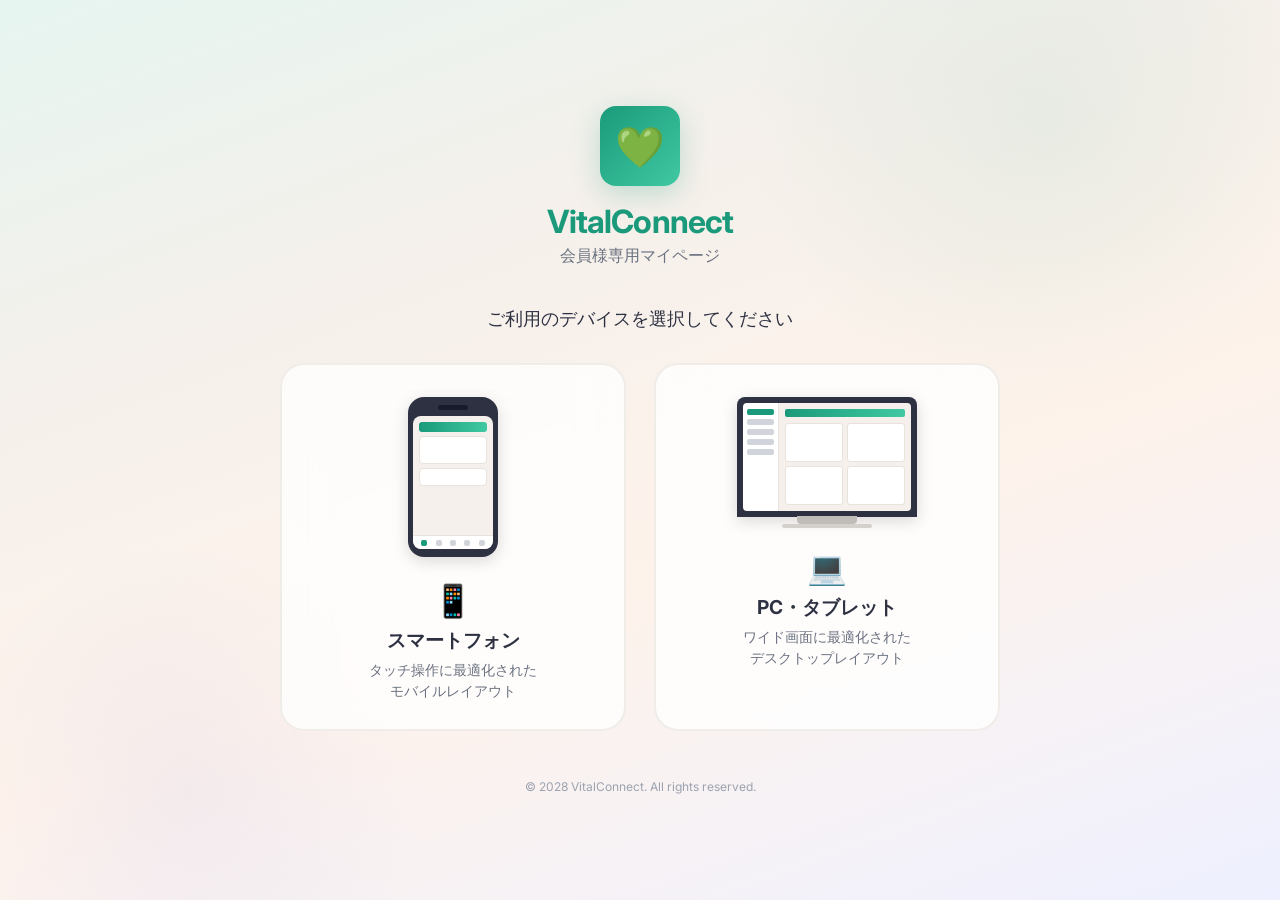
==== portal.html @ 01d8733f "feat: デバイス選択ポータル＆PC/タブレット版レイアウトを追加" ====
<!DOCTYPE html>
<html lang="ja">
<head>
  <meta charset="UTF-8">
  <meta name="viewport" content="width=device-width, initial-scale=1.0">
  <title>VitalConnect - デバイス選択</title>
  <meta name="description" content="VitalConnect 会員様専用マイページ - ご利用デバイスを選択してください">
  <link rel="preconnect" href="https://fonts.googleapis.com">
  <link rel="preconnect" href="https://fonts.gstatic.com" crossorigin>
  <link href="https://fonts.googleapis.com/css2?family=Inter:wght@300;400;500;600;700&display=swap" rel="stylesheet">
  <link rel="stylesheet" href="portal.css">
</head>
<body>

  <div class="portal">
    <div class="portal-bg"></div>

    <div class="portal-content">
      <!-- Logo -->
      <div class="portal-logo">
        <div class="portal-logo-icon">💚</div>
        <h1 class="portal-title">VitalConnect</h1>
        <p class="portal-subtitle">会員様専用マイページ</p>
      </div>

      <!-- Device Selection -->
      <p class="portal-prompt">ご利用のデバイスを選択してください</p>

      <div class="device-cards">
        <!-- Smartphone -->
        <a href="index.html" class="device-card" id="card-mobile">
          <div class="device-preview mobile-preview">
            <div class="phone-frame">
              <div class="phone-notch"></div>
              <div class="phone-screen">
                <div class="mini-header"></div>
                <div class="mini-card"></div>
                <div class="mini-card short"></div>
                <div class="mini-nav">
                  <span></span><span></span><span></span><span></span><span></span>
                </div>
              </div>
            </div>
          </div>
          <div class="device-info">
            <div class="device-icon">📱</div>
            <h2 class="device-name">スマートフォン</h2>
            <p class="device-desc">タッチ操作に最適化された<br>モバイルレイアウト</p>
          </div>
        </a>

        <!-- PC / Tablet -->
        <a href="desktop.html" class="device-card" id="card-desktop">
          <div class="device-preview desktop-preview">
            <div class="desktop-frame">
              <div class="desktop-screen">
                <div class="mini-sidebar">
                  <div class="mini-sb-item active"></div>
                  <div class="mini-sb-item"></div>
                  <div class="mini-sb-item"></div>
                  <div class="mini-sb-item"></div>
                  <div class="mini-sb-item"></div>
                </div>
                <div class="mini-main">
                  <div class="mini-topbar"></div>
                  <div class="mini-grid">
                    <div class="mini-g-card"></div>
                    <div class="mini-g-card"></div>
                    <div class="mini-g-card"></div>
                    <div class="mini-g-card"></div>
                  </div>
                </div>
              </div>
              <div class="desktop-stand"></div>
            </div>
          </div>
          <div class="device-info">
            <div class="device-icon">💻</div>
            <h2 class="device-name">PC・タブレット</h2>
            <p class="device-desc">ワイド画面に最適化された<br>デスクトップレイアウト</p>
          </div>
        </a>
      </div>

      <div class="portal-footer">
        <p>© 2028 VitalConnect. All rights reserved.</p>
      </div>
    </div>
  </div>

</body>
</html>
---- portal.css ----
/* ============================================
   VitalConnect Portal
   Device Selection Screen
   ============================================ */

*, *::before, *::after { box-sizing: border-box; margin: 0; padding: 0; }
html { font-size: 16px; -webkit-font-smoothing: antialiased; }
body {
  font-family: 'Inter', -apple-system, BlinkMacSystemFont, 'Hiragino Sans', sans-serif;
  min-height: 100vh;
  overflow-x: hidden;
}
a { text-decoration: none; color: inherit; }

.portal {
  position: relative;
  min-height: 100vh;
  display: flex;
  align-items: center;
  justify-content: center;
}

.portal-bg {
  position: fixed;
  top: 0; left: 0; right: 0; bottom: 0;
  background: linear-gradient(160deg, #e6f5f0 0%, #f5f0eb 30%, #fef3eb 60%, #eef0ff 100%);
  z-index: 0;
}

.portal-bg::before {
  content: '';
  position: absolute;
  top: -20%; right: -5%;
  width: 600px; height: 600px;
  background: radial-gradient(circle, rgba(26, 154, 122, 0.07) 0%, transparent 70%);
  border-radius: 50%;
  animation: float1 8s ease-in-out infinite;
}

.portal-bg::after {
  content: '';
  position: absolute;
  bottom: -15%; left: -5%;
  width: 500px; height: 500px;
  background: radial-gradient(circle, rgba(99, 102, 241, 0.06) 0%, transparent 70%);
  border-radius: 50%;
  animation: float2 10s ease-in-out infinite;
}

@keyframes float1 {
  0%, 100% { transform: translate(0, 0); }
  50% { transform: translate(-30px, 20px); }
}

@keyframes float2 {
  0%, 100% { transform: translate(0, 0); }
  50% { transform: translate(20px, -30px); }
}

.portal-content {
  position: relative;
  z-index: 1;
  text-align: center;
  padding: 40px 24px;
  max-width: 900px;
  width: 100%;
  animation: fadeInUp 0.6s cubic-bezier(0.34, 1.56, 0.64, 1);
}

@keyframes fadeInUp {
  from { transform: translateY(30px); opacity: 0; }
  to { transform: translateY(0); opacity: 1; }
}

/* Logo */
.portal-logo {
  margin-bottom: 40px;
}

.portal-logo-icon {
  width: 80px; height: 80px;
  background: linear-gradient(135deg, #1a9a7a, #40c9a2);
  border-radius: 16px;
  display: inline-flex;
  align-items: center;
  justify-content: center;
  font-size: 40px;
  margin-bottom: 16px;
  box-shadow: 0 8px 28px rgba(26, 154, 122, 0.25);
  animation: logoPulse 3s ease-in-out infinite;
}

@keyframes logoPulse {
  0%, 100% { box-shadow: 0 8px 28px rgba(26, 154, 122, 0.25); }
  50% { box-shadow: 0 8px 36px rgba(26, 154, 122, 0.4); }
}

.portal-title {
  font-size: 2rem;
  font-weight: 700;
  color: #1a9a7a;
  letter-spacing: -0.03em;
  margin-bottom: 4px;
}

.portal-subtitle {
  font-size: 1rem;
  color: #6b7280;
}

.portal-prompt {
  font-size: 1.1rem;
  color: #2d3142;
  font-weight: 500;
  margin-bottom: 32px;
}

/* Device Cards */
.device-cards {
  display: grid;
  grid-template-columns: 1fr 1fr;
  gap: 28px;
  max-width: 720px;
  margin: 0 auto 48px;
}

.device-card {
  background: rgba(255, 255, 255, 0.8);
  backdrop-filter: blur(20px);
  border: 2px solid rgba(230, 227, 220, 0.6);
  border-radius: 24px;
  padding: 32px 24px 28px;
  cursor: pointer;
  transition: all 0.35s cubic-bezier(0.34, 1.56, 0.64, 1);
  display: flex;
  flex-direction: column;
  align-items: center;
  gap: 24px;
}

.device-card:hover {
  transform: translateY(-6px) scale(1.02);
  border-color: #1a9a7a;
  box-shadow: 0 12px 40px rgba(26, 154, 122, 0.18);
  background: rgba(255, 255, 255, 0.95);
}

.device-card:active {
  transform: translateY(-2px) scale(1.01);
}

/* Device Previews */
.device-preview {
  width: 100%;
  display: flex;
  justify-content: center;
}

/* Phone Frame */
.phone-frame {
  width: 90px;
  height: 160px;
  background: #2d3142;
  border-radius: 16px;
  padding: 8px 5px;
  position: relative;
  box-shadow: 0 4px 16px rgba(0,0,0,0.15);
}

.phone-notch {
  width: 30px;
  height: 5px;
  background: #1a1a2e;
  border-radius: 3px;
  margin: 0 auto 6px;
}

.phone-screen {
  width: 100%;
  height: calc(100% - 11px);
  background: #f5f0eb;
  border-radius: 8px;
  padding: 6px;
  display: flex;
  flex-direction: column;
  gap: 4px;
  overflow: hidden;
  position: relative;
}

.mini-header {
  height: 10px;
  background: linear-gradient(90deg, #1a9a7a, #40c9a2);
  border-radius: 3px;
  flex-shrink: 0;
}

.mini-card {
  height: 28px;
  background: white;
  border-radius: 4px;
  border: 1px solid #e8e3dc;
  flex-shrink: 0;
}

.mini-card.short { height: 18px; }

.mini-nav {
  position: absolute;
  bottom: 0; left: 0; right: 0;
  height: 14px;
  background: white;
  border-top: 1px solid #e8e3dc;
  display: flex;
  justify-content: space-around;
  align-items: center;
  padding: 0 4px;
  border-radius: 0 0 8px 8px;
}

.mini-nav span {
  width: 6px; height: 6px;
  background: #d1d5db;
  border-radius: 2px;
}

.mini-nav span:first-child { background: #1a9a7a; }

/* Desktop Frame */
.desktop-frame {
  display: flex;
  flex-direction: column;
  align-items: center;
}

.desktop-screen {
  width: 180px;
  height: 120px;
  background: #2d3142;
  border-radius: 8px 8px 0 0;
  padding: 6px;
  display: flex;
  box-shadow: 0 4px 16px rgba(0,0,0,0.15);
}

.desktop-screen > * {
  background: #f5f0eb;
}

.mini-sidebar {
  width: 36px;
  border-radius: 4px 0 0 4px;
  padding: 6px 4px;
  display: flex;
  flex-direction: column;
  gap: 4px;
  background: white;
  border-right: 1px solid #e8e3dc;
}

.mini-sb-item {
  height: 6px;
  background: #d1d5db;
  border-radius: 2px;
}

.mini-sb-item.active { background: #1a9a7a; }

.mini-main {
  flex: 1;
  border-radius: 0 4px 4px 0;
  padding: 6px;
  display: flex;
  flex-direction: column;
  gap: 6px;
}

.mini-topbar {
  height: 8px;
  background: linear-gradient(90deg, #1a9a7a, #40c9a2);
  border-radius: 2px;
  flex-shrink: 0;
}

.mini-grid {
  display: grid;
  grid-template-columns: 1fr 1fr;
  gap: 4px;
  flex: 1;
}

.mini-g-card {
  background: white;
  border-radius: 3px;
  border: 1px solid #e8e3dc;
}

.desktop-stand {
  width: 60px;
  height: 8px;
  background: #c0bdb8;
  border-radius: 0 0 4px 4px;
  margin-top: -1px;
}

.desktop-stand::after {
  content: '';
  display: block;
  width: 90px;
  height: 4px;
  background: #d4d0cb;
  border-radius: 2px;
  margin: 0 auto;
  position: relative;
  top: 8px;
  left: -15px;
}

/* Device Info */
.device-info {
  text-align: center;
}

.device-icon {
  font-size: 32px;
  margin-bottom: 8px;
}

.device-name {
  font-size: 1.2rem;
  font-weight: 700;
  color: #2d3142;
  margin-bottom: 6px;
}

.device-desc {
  font-size: 0.85rem;
  color: #6b7280;
  line-height: 1.5;
}

/* Footer */
.portal-footer {
  text-align: center;
}

.portal-footer p {
  font-size: 0.75rem;
  color: #9ca3af;
}

/* Responsive */
@media (max-width: 560px) {
  .device-cards {
    grid-template-columns: 1fr;
    max-width: 320px;
  }

  .desktop-screen { width: 160px; height: 100px; }
  .portal-title { font-size: 1.6rem; }
}
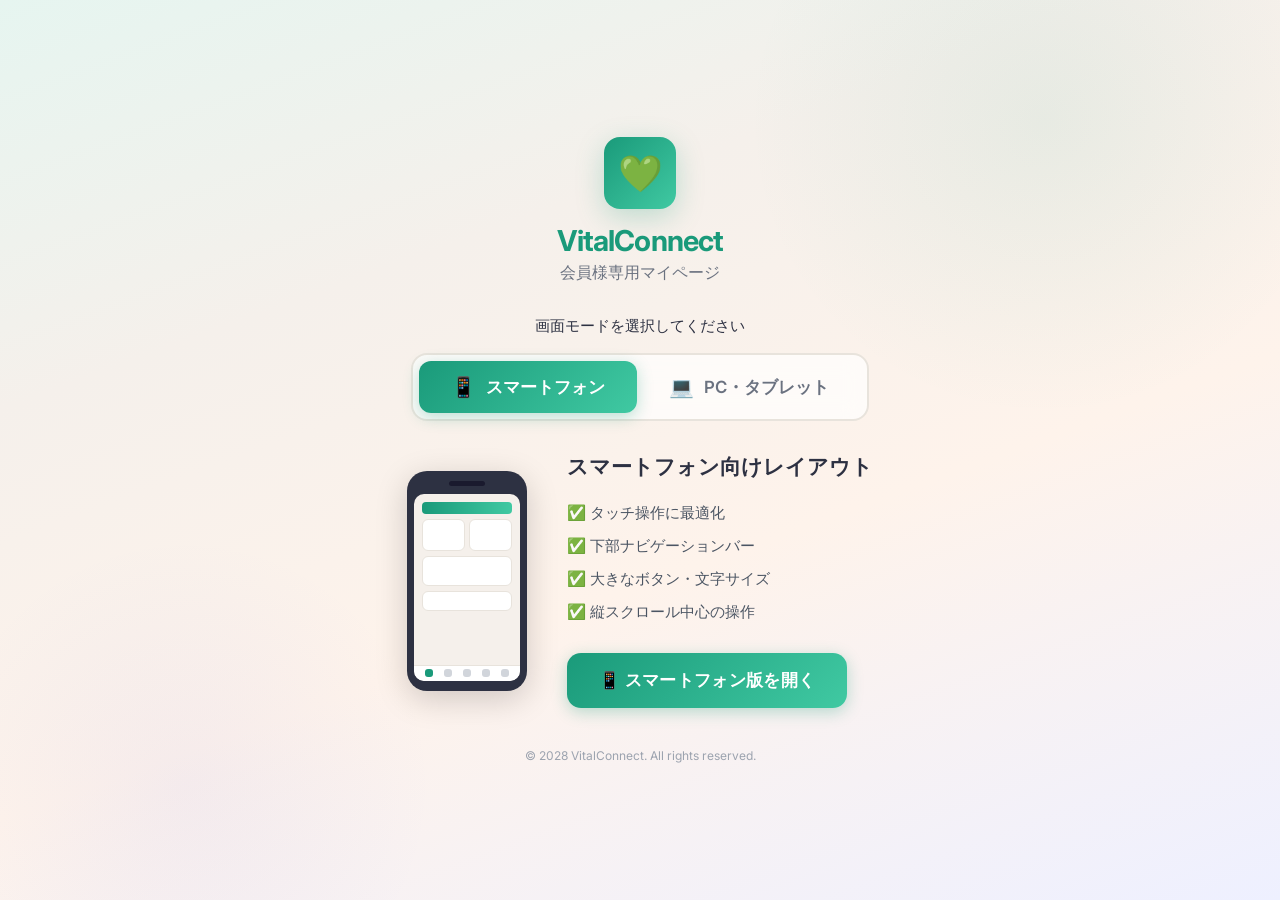
==== commit 317d7afe: "feat: ポータルをタブ型画面選択UIに改善" ====
--- a/portal.html
+++ b/portal.html
@@ -23,38 +23,63 @@
         <p class="portal-subtitle">会員様専用マイページ</p>
       </div>
 
-      <!-- Device Selection -->
-      <p class="portal-prompt">ご利用のデバイスを選択してください</p>
+      <!-- Tab Selector -->
+      <div class="tab-selector">
+        <div class="tab-label">画面モードを選択してください</div>
+        <div class="tab-bar">
+          <button class="tab-btn active" id="tab-mobile" data-target="mobile">
+            <span class="tab-icon">📱</span>
+            <span class="tab-text">スマートフォン</span>
+          </button>
+          <button class="tab-btn" id="tab-desktop" data-target="desktop">
+            <span class="tab-icon">💻</span>
+            <span class="tab-text">PC・タブレット</span>
+          </button>
+          <div class="tab-indicator" id="tab-indicator"></div>
+        </div>
+      </div>
 
-      <div class="device-cards">
-        <!-- Smartphone -->
-        <a href="index.html" class="device-card" id="card-mobile">
-          <div class="device-preview mobile-preview">
+      <!-- Preview Panels -->
+      <div class="preview-area">
+
+        <!-- Mobile Preview -->
+        <div class="preview-panel active" id="panel-mobile">
+          <div class="preview-device">
             <div class="phone-frame">
               <div class="phone-notch"></div>
               <div class="phone-screen">
                 <div class="mini-header"></div>
+                <div class="mini-vitals">
+                  <div class="mini-vital-card"></div>
+                  <div class="mini-vital-card"></div>
+                </div>
                 <div class="mini-card"></div>
                 <div class="mini-card short"></div>
                 <div class="mini-nav">
-                  <span></span><span></span><span></span><span></span><span></span>
+                  <span class="active"></span><span></span><span></span><span></span><span></span>
                 </div>
               </div>
             </div>
           </div>
-          <div class="device-info">
-            <div class="device-icon">📱</div>
-            <h2 class="device-name">スマートフォン</h2>
-            <p class="device-desc">タッチ操作に最適化された<br>モバイルレイアウト</p>
+          <div class="preview-info">
+            <h2>スマートフォン向けレイアウト</h2>
+            <ul class="feature-list">
+              <li>✅ タッチ操作に最適化</li>
+              <li>✅ 下部ナビゲーションバー</li>
+              <li>✅ 大きなボタン・文字サイズ</li>
+              <li>✅ 縦スクロール中心の操作</li>
+            </ul>
+            <a href="index.html" class="preview-btn">📱 スマートフォン版を開く</a>
           </div>
-        </a>
+        </div>
 
-        <!-- PC / Tablet -->
-        <a href="desktop.html" class="device-card" id="card-desktop">
-          <div class="device-preview desktop-preview">
+        <!-- Desktop Preview -->
+        <div class="preview-panel" id="panel-desktop">
+          <div class="preview-device">
             <div class="desktop-frame">
               <div class="desktop-screen">
                 <div class="mini-sidebar">
+                  <div class="mini-sb-logo"></div>
                   <div class="mini-sb-item active"></div>
                   <div class="mini-sb-item"></div>
                   <div class="mini-sb-item"></div>
@@ -69,17 +94,28 @@
                     <div class="mini-g-card"></div>
                     <div class="mini-g-card"></div>
                   </div>
+                  <div class="mini-two-col">
+                    <div class="mini-g-card tall"></div>
+                    <div class="mini-g-card tall"></div>
+                  </div>
                 </div>
               </div>
               <div class="desktop-stand"></div>
+              <div class="desktop-base"></div>
             </div>
           </div>
-          <div class="device-info">
-            <div class="device-icon">💻</div>
-            <h2 class="device-name">PC・タブレット</h2>
-            <p class="device-desc">ワイド画面に最適化された<br>デスクトップレイアウト</p>
+          <div class="preview-info">
+            <h2>PC・タブレット向けレイアウト</h2>
+            <ul class="feature-list">
+              <li>✅ サイドバーナビゲーション</li>
+              <li>✅ 2カラムの広々レイアウト</li>
+              <li>✅ チャット分割ペイン表示</li>
+              <li>✅ ワイド画面を有効活用</li>
+            </ul>
+            <a href="desktop.html" class="preview-btn desktop">💻 PC・タブレット版を開く</a>
           </div>
-        </a>
+        </div>
+
       </div>
 
       <div class="portal-footer">
@@ -88,5 +124,37 @@
     </div>
   </div>
 
+  <script>
+    // Tab switching
+    const tabs = document.querySelectorAll('.tab-btn');
+    const panels = document.querySelectorAll('.preview-panel');
+    const indicator = document.getElementById('tab-indicator');
+
+    function switchTab(target) {
+      tabs.forEach(t => t.classList.remove('active'));
+      panels.forEach(p => p.classList.remove('active'));
+      document.querySelector(`.tab-btn[data-target="${target}"]`).classList.add('active');
+      document.getElementById(`panel-${target}`).classList.add('active');
+
+      // Move indicator
+      const activeTab = document.querySelector('.tab-btn.active');
+      indicator.style.left = activeTab.offsetLeft + 'px';
+      indicator.style.width = activeTab.offsetWidth + 'px';
+    }
+
+    tabs.forEach(tab => {
+      tab.addEventListener('click', () => switchTab(tab.dataset.target));
+    });
+
+    // Init indicator position
+    window.addEventListener('load', () => {
+      const activeTab = document.querySelector('.tab-btn.active');
+      if (activeTab) {
+        indicator.style.left = activeTab.offsetLeft + 'px';
+        indicator.style.width = activeTab.offsetWidth + 'px';
+      }
+    });
+  </script>
+
 </body>
 </html>
--- a/portal.css
+++ b/portal.css
@@ -1,6 +1,6 @@
 /* ============================================
    VitalConnect Portal
-   Device Selection Screen
+   Tab-based Device Selection
    ============================================ */
 
 *, *::before, *::after { box-sizing: border-box; margin: 0; padding: 0; }
@@ -12,6 +12,7 @@
 }
 a { text-decoration: none; color: inherit; }
 
+/* ===== Background ===== */
 .portal {
   position: relative;
   min-height: 100vh;
@@ -47,315 +48,287 @@
   animation: float2 10s ease-in-out infinite;
 }
 
-@keyframes float1 {
-  0%, 100% { transform: translate(0, 0); }
-  50% { transform: translate(-30px, 20px); }
-}
-
-@keyframes float2 {
-  0%, 100% { transform: translate(0, 0); }
-  50% { transform: translate(20px, -30px); }
-}
+@keyframes float1 { 0%,100%{transform:translate(0,0)} 50%{transform:translate(-30px,20px)} }
+@keyframes float2 { 0%,100%{transform:translate(0,0)} 50%{transform:translate(20px,-30px)} }
 
 .portal-content {
   position: relative;
   z-index: 1;
   text-align: center;
   padding: 40px 24px;
-  max-width: 900px;
+  max-width: 800px;
   width: 100%;
   animation: fadeInUp 0.6s cubic-bezier(0.34, 1.56, 0.64, 1);
 }
 
-@keyframes fadeInUp {
-  from { transform: translateY(30px); opacity: 0; }
-  to { transform: translateY(0); opacity: 1; }
-}
-
-/* Logo */
-.portal-logo {
-  margin-bottom: 40px;
-}
+@keyframes fadeInUp { from{transform:translateY(30px);opacity:0} to{transform:translateY(0);opacity:1} }
+
+/* ===== Logo ===== */
+.portal-logo { margin-bottom: 32px; }
 
 .portal-logo-icon {
-  width: 80px; height: 80px;
+  width: 72px; height: 72px;
   background: linear-gradient(135deg, #1a9a7a, #40c9a2);
   border-radius: 16px;
-  display: inline-flex;
-  align-items: center;
-  justify-content: center;
-  font-size: 40px;
-  margin-bottom: 16px;
+  display: inline-flex; align-items: center; justify-content: center;
+  font-size: 36px;
+  margin-bottom: 14px;
   box-shadow: 0 8px 28px rgba(26, 154, 122, 0.25);
   animation: logoPulse 3s ease-in-out infinite;
 }
 
-@keyframes logoPulse {
-  0%, 100% { box-shadow: 0 8px 28px rgba(26, 154, 122, 0.25); }
-  50% { box-shadow: 0 8px 36px rgba(26, 154, 122, 0.4); }
-}
+@keyframes logoPulse { 0%,100%{box-shadow:0 8px 28px rgba(26,154,122,0.25)} 50%{box-shadow:0 8px 36px rgba(26,154,122,0.4)} }
 
 .portal-title {
-  font-size: 2rem;
+  font-size: 1.8rem; font-weight: 700; color: #1a9a7a;
+  letter-spacing: -0.03em; margin-bottom: 4px;
+}
+
+.portal-subtitle { font-size: 1rem; color: #6b7280; }
+
+/* ===== Tab Selector ===== */
+.tab-selector { margin-bottom: 32px; }
+
+.tab-label {
+  font-size: 0.95rem; color: #2d3142; font-weight: 500;
+  margin-bottom: 16px;
+}
+
+.tab-bar {
+  display: inline-flex;
+  background: rgba(255,255,255,0.7);
+  backdrop-filter: blur(12px);
+  border: 2px solid #e8e3dc;
+  border-radius: 16px;
+  padding: 6px;
+  position: relative;
+  gap: 0;
+}
+
+.tab-btn {
+  display: flex; align-items: center; gap: 10px;
+  padding: 14px 32px;
+  border-radius: 12px;
+  font-size: 1.05rem;
+  font-weight: 600;
+  color: #6b7280;
+  background: transparent;
+  cursor: pointer;
+  transition: color 0.25s;
+  position: relative;
+  z-index: 2;
+  border: none;
+  font-family: inherit;
+}
+
+.tab-btn:hover { color: #2d3142; }
+
+.tab-btn.active { color: white; }
+
+.tab-icon { font-size: 20px; }
+
+.tab-indicator {
+  position: absolute;
+  top: 6px;
+  height: calc(100% - 12px);
+  background: linear-gradient(135deg, #1a9a7a, #40c9a2);
+  border-radius: 12px;
+  z-index: 1;
+  transition: all 0.35s cubic-bezier(0.34, 1.56, 0.64, 1);
+  box-shadow: 0 4px 16px rgba(26, 154, 122, 0.3);
+}
+
+/* ===== Preview Area ===== */
+.preview-area { margin-bottom: 40px; }
+
+.preview-panel {
+  display: none;
+  animation: panelIn 0.35s ease;
+}
+
+.preview-panel.active { display: flex; align-items: center; gap: 40px; justify-content: center; }
+
+@keyframes panelIn { from{opacity:0;transform:translateY(10px)} to{opacity:1;transform:translateY(0)} }
+
+/* ===== Preview Info ===== */
+.preview-info { text-align: left; max-width: 340px; }
+
+.preview-info h2 {
+  font-size: 1.3rem; font-weight: 700; color: #2d3142;
+  margin-bottom: 16px;
+}
+
+.feature-list {
+  list-style: none;
+  margin-bottom: 24px;
+}
+
+.feature-list li {
+  font-size: 0.95rem; color: #4b5563;
+  padding: 6px 0;
+  display: flex; align-items: center; gap: 8px;
+}
+
+.preview-btn {
+  display: inline-block;
+  padding: 16px 32px;
+  background: linear-gradient(135deg, #1a9a7a, #40c9a2);
+  color: white;
+  font-size: 1.05rem;
   font-weight: 700;
-  color: #1a9a7a;
-  letter-spacing: -0.03em;
-  margin-bottom: 4px;
-}
-
-.portal-subtitle {
-  font-size: 1rem;
-  color: #6b7280;
-}
-
-.portal-prompt {
-  font-size: 1.1rem;
-  color: #2d3142;
-  font-weight: 500;
-  margin-bottom: 32px;
-}
-
-/* Device Cards */
-.device-cards {
-  display: grid;
-  grid-template-columns: 1fr 1fr;
-  gap: 28px;
-  max-width: 720px;
-  margin: 0 auto 48px;
-}
-
-.device-card {
-  background: rgba(255, 255, 255, 0.8);
-  backdrop-filter: blur(20px);
-  border: 2px solid rgba(230, 227, 220, 0.6);
-  border-radius: 24px;
-  padding: 32px 24px 28px;
-  cursor: pointer;
-  transition: all 0.35s cubic-bezier(0.34, 1.56, 0.64, 1);
-  display: flex;
-  flex-direction: column;
-  align-items: center;
-  gap: 24px;
-}
-
-.device-card:hover {
-  transform: translateY(-6px) scale(1.02);
-  border-color: #1a9a7a;
-  box-shadow: 0 12px 40px rgba(26, 154, 122, 0.18);
-  background: rgba(255, 255, 255, 0.95);
-}
-
-.device-card:active {
-  transform: translateY(-2px) scale(1.01);
-}
-
-/* Device Previews */
-.device-preview {
-  width: 100%;
-  display: flex;
-  justify-content: center;
-}
-
-/* Phone Frame */
+  border-radius: 14px;
+  transition: all 0.25s;
+  box-shadow: 0 4px 16px rgba(26, 154, 122, 0.3);
+  letter-spacing: 0.02em;
+}
+
+.preview-btn:hover {
+  transform: translateY(-2px);
+  box-shadow: 0 6px 24px rgba(26, 154, 122, 0.4);
+}
+
+.preview-btn.desktop {
+  background: linear-gradient(135deg, #6366f1, #818cf8);
+  box-shadow: 0 4px 16px rgba(99, 102, 241, 0.3);
+}
+
+.preview-btn.desktop:hover {
+  box-shadow: 0 6px 24px rgba(99, 102, 241, 0.4);
+}
+
+/* ===== Phone Frame ===== */
 .phone-frame {
-  width: 90px;
-  height: 160px;
+  width: 120px; height: 220px;
   background: #2d3142;
-  border-radius: 16px;
-  padding: 8px 5px;
-  position: relative;
-  box-shadow: 0 4px 16px rgba(0,0,0,0.15);
+  border-radius: 20px;
+  padding: 10px 7px;
+  position: relative;
+  box-shadow: 0 8px 32px rgba(0,0,0,0.18);
 }
 
 .phone-notch {
-  width: 30px;
-  height: 5px;
+  width: 36px; height: 5px;
   background: #1a1a2e;
   border-radius: 3px;
-  margin: 0 auto 6px;
+  margin: 0 auto 8px;
 }
 
 .phone-screen {
-  width: 100%;
-  height: calc(100% - 11px);
+  width: 100%; height: calc(100% - 13px);
   background: #f5f0eb;
-  border-radius: 8px;
-  padding: 6px;
+  border-radius: 10px;
+  padding: 8px;
+  display: flex; flex-direction: column; gap: 5px;
+  overflow: hidden; position: relative;
+}
+
+.mini-header {
+  height: 12px;
+  background: linear-gradient(90deg, #1a9a7a, #40c9a2);
+  border-radius: 4px; flex-shrink: 0;
+}
+
+.mini-vitals { display: flex; gap: 4px; }
+.mini-vital-card { flex: 1; height: 32px; background: white; border-radius: 6px; border: 1px solid #e8e3dc; }
+.mini-card { height: 30px; background: white; border-radius: 6px; border: 1px solid #e8e3dc; flex-shrink: 0; }
+.mini-card.short { height: 20px; }
+
+.mini-nav {
+  position: absolute;
+  bottom: 0; left: 0; right: 0;
+  height: 16px;
+  background: white;
+  border-top: 1px solid #e8e3dc;
+  display: flex; justify-content: space-around; align-items: center;
+  padding: 0 6px;
+  border-radius: 0 0 10px 10px;
+}
+
+.mini-nav span { width: 8px; height: 8px; background: #d1d5db; border-radius: 3px; }
+.mini-nav span.active { background: #1a9a7a; }
+
+/* ===== Desktop Frame ===== */
+.desktop-frame { display: flex; flex-direction: column; align-items: center; }
+
+.desktop-screen {
+  width: 240px; height: 150px;
+  background: #2d3142;
+  border-radius: 10px 10px 0 0;
+  padding: 7px;
   display: flex;
-  flex-direction: column;
-  gap: 4px;
-  overflow: hidden;
-  position: relative;
-}
-
-.mini-header {
+  box-shadow: 0 8px 32px rgba(0,0,0,0.18);
+}
+
+.mini-sidebar {
+  width: 44px;
+  background: white;
+  border-radius: 5px 0 0 5px;
+  padding: 8px 6px;
+  display: flex; flex-direction: column; gap: 5px;
+  border-right: 1px solid #e8e3dc;
+}
+
+.mini-sb-logo {
   height: 10px;
   background: linear-gradient(90deg, #1a9a7a, #40c9a2);
   border-radius: 3px;
-  flex-shrink: 0;
-}
-
-.mini-card {
-  height: 28px;
-  background: white;
-  border-radius: 4px;
-  border: 1px solid #e8e3dc;
-  flex-shrink: 0;
-}
-
-.mini-card.short { height: 18px; }
-
-.mini-nav {
-  position: absolute;
-  bottom: 0; left: 0; right: 0;
-  height: 14px;
-  background: white;
-  border-top: 1px solid #e8e3dc;
-  display: flex;
-  justify-content: space-around;
-  align-items: center;
-  padding: 0 4px;
-  border-radius: 0 0 8px 8px;
-}
-
-.mini-nav span {
-  width: 6px; height: 6px;
-  background: #d1d5db;
-  border-radius: 2px;
-}
-
-.mini-nav span:first-child { background: #1a9a7a; }
-
-/* Desktop Frame */
-.desktop-frame {
-  display: flex;
-  flex-direction: column;
-  align-items: center;
-}
-
-.desktop-screen {
-  width: 180px;
-  height: 120px;
-  background: #2d3142;
-  border-radius: 8px 8px 0 0;
-  padding: 6px;
-  display: flex;
-  box-shadow: 0 4px 16px rgba(0,0,0,0.15);
-}
-
-.desktop-screen > * {
-  background: #f5f0eb;
-}
-
-.mini-sidebar {
-  width: 36px;
-  border-radius: 4px 0 0 4px;
-  padding: 6px 4px;
-  display: flex;
-  flex-direction: column;
-  gap: 4px;
-  background: white;
-  border-right: 1px solid #e8e3dc;
-}
-
-.mini-sb-item {
-  height: 6px;
-  background: #d1d5db;
-  border-radius: 2px;
-}
-
+  margin-bottom: 4px;
+}
+
+.mini-sb-item { height: 7px; background: #d1d5db; border-radius: 3px; }
 .mini-sb-item.active { background: #1a9a7a; }
 
 .mini-main {
   flex: 1;
-  border-radius: 0 4px 4px 0;
-  padding: 6px;
-  display: flex;
-  flex-direction: column;
-  gap: 6px;
+  background: #f5f0eb;
+  border-radius: 0 5px 5px 0;
+  padding: 7px;
+  display: flex; flex-direction: column; gap: 6px;
 }
 
 .mini-topbar {
-  height: 8px;
+  height: 10px;
   background: linear-gradient(90deg, #1a9a7a, #40c9a2);
-  border-radius: 2px;
-  flex-shrink: 0;
-}
-
-.mini-grid {
-  display: grid;
-  grid-template-columns: 1fr 1fr;
-  gap: 4px;
-  flex: 1;
-}
-
-.mini-g-card {
-  background: white;
-  border-radius: 3px;
-  border: 1px solid #e8e3dc;
-}
+  border-radius: 3px; flex-shrink: 0;
+}
+
+.mini-grid { display: grid; grid-template-columns: 1fr 1fr; gap: 4px; }
+.mini-g-card { height: 24px; background: white; border-radius: 4px; border: 1px solid #e8e3dc; }
+.mini-g-card.tall { height: 36px; }
+.mini-two-col { display: grid; grid-template-columns: 1fr 1fr; gap: 4px; }
 
 .desktop-stand {
-  width: 60px;
-  height: 8px;
+  width: 50px; height: 16px;
+  background: linear-gradient(180deg, #c0bdb8, #d4d0cb);
+  clip-path: polygon(10% 0, 90% 0, 100% 100%, 0 100%);
+}
+
+.desktop-base {
+  width: 100px; height: 5px;
   background: #c0bdb8;
-  border-radius: 0 0 4px 4px;
-  margin-top: -1px;
-}
-
-.desktop-stand::after {
-  content: '';
-  display: block;
-  width: 90px;
-  height: 4px;
-  background: #d4d0cb;
-  border-radius: 2px;
-  margin: 0 auto;
-  position: relative;
-  top: 8px;
-  left: -15px;
-}
-
-/* Device Info */
-.device-info {
-  text-align: center;
-}
-
-.device-icon {
-  font-size: 32px;
-  margin-bottom: 8px;
-}
-
-.device-name {
-  font-size: 1.2rem;
-  font-weight: 700;
-  color: #2d3142;
-  margin-bottom: 6px;
-}
-
-.device-desc {
-  font-size: 0.85rem;
-  color: #6b7280;
-  line-height: 1.5;
-}
-
-/* Footer */
-.portal-footer {
-  text-align: center;
-}
-
-.portal-footer p {
-  font-size: 0.75rem;
-  color: #9ca3af;
-}
-
-/* Responsive */
-@media (max-width: 560px) {
-  .device-cards {
-    grid-template-columns: 1fr;
-    max-width: 320px;
+  border-radius: 0 0 3px 3px;
+}
+
+/* ===== Footer ===== */
+.portal-footer { text-align: center; }
+.portal-footer p { font-size: 0.75rem; color: #9ca3af; }
+
+/* ===== Responsive ===== */
+@media (max-width: 640px) {
+  .preview-panel.active {
+    flex-direction: column;
+    gap: 24px;
   }
 
-  .desktop-screen { width: 160px; height: 100px; }
-  .portal-title { font-size: 1.6rem; }
-}
+  .preview-info { text-align: center; max-width: 100%; }
+
+  .tab-btn {
+    padding: 12px 20px;
+    font-size: 0.95rem;
+  }
+
+  .portal-title { font-size: 1.5rem; }
+
+  .phone-frame { width: 100px; height: 180px; }
+  .desktop-screen { width: 200px; height: 125px; }
+}
